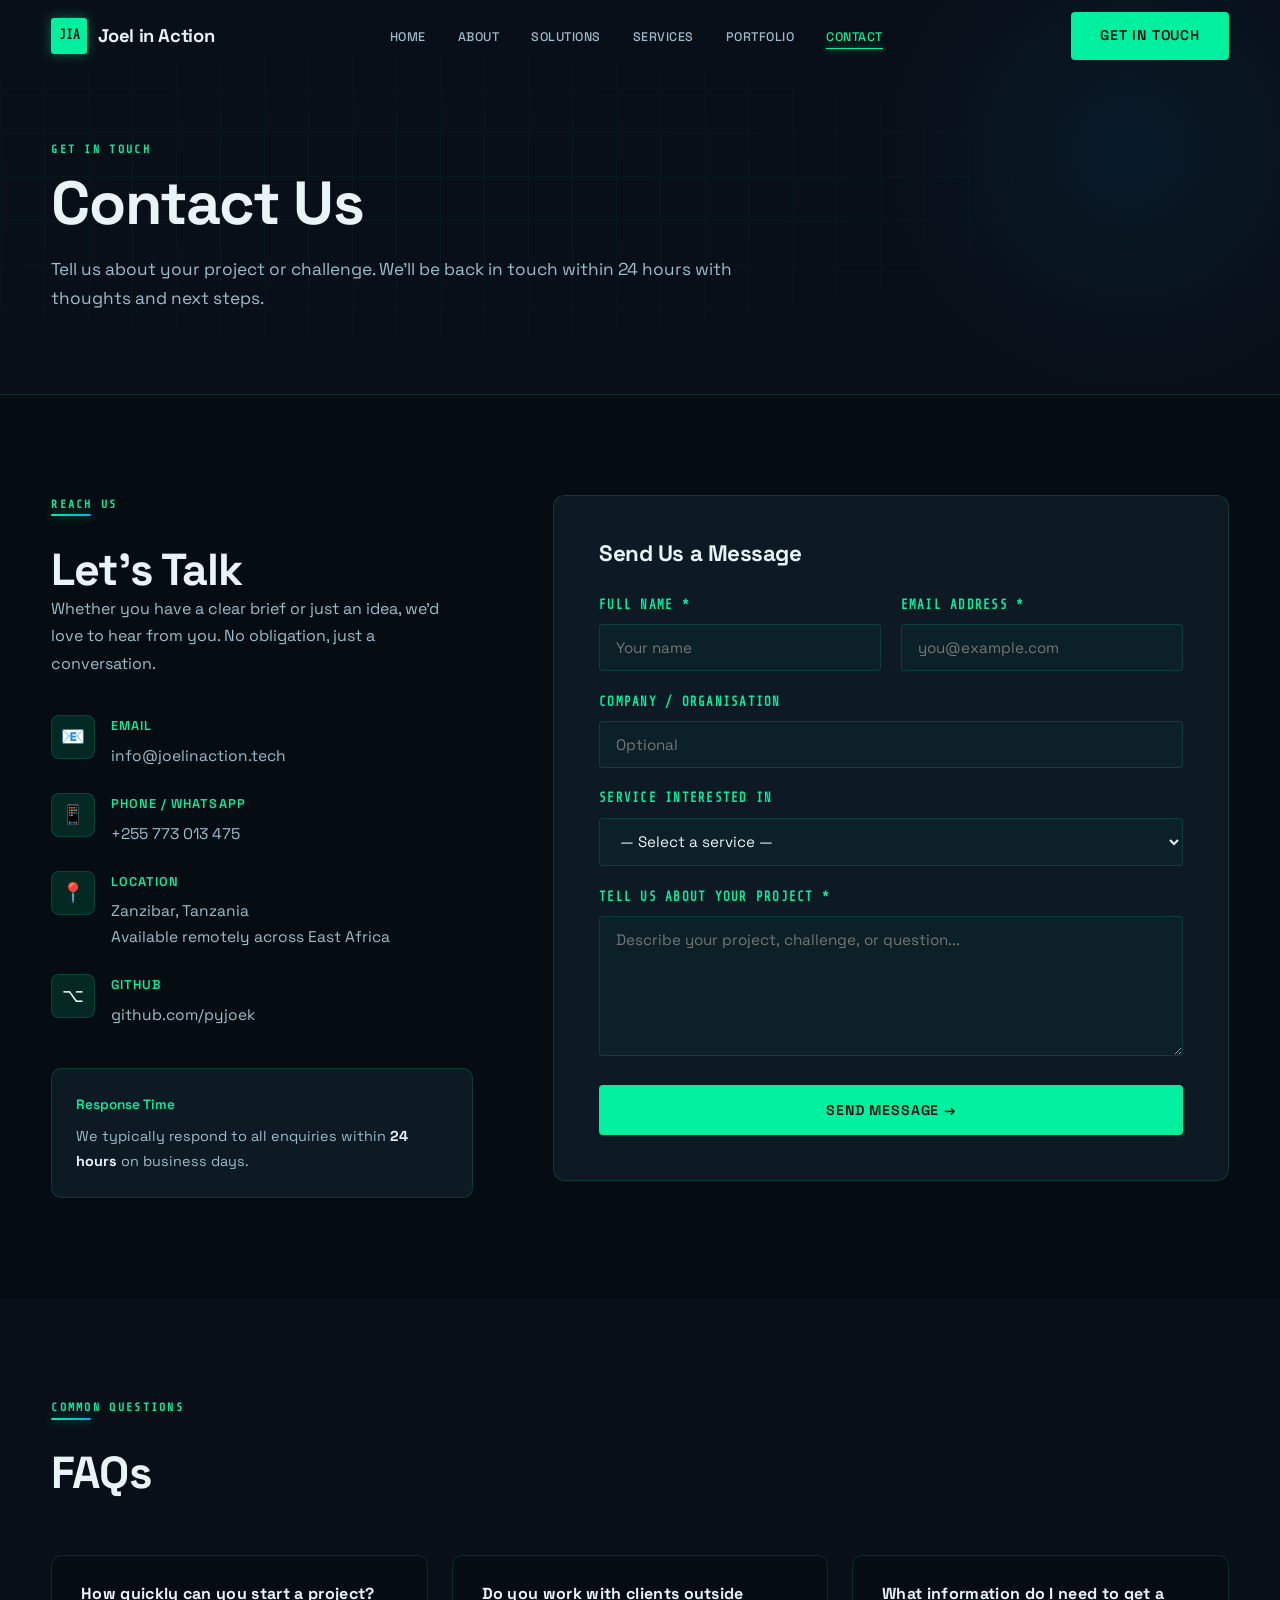
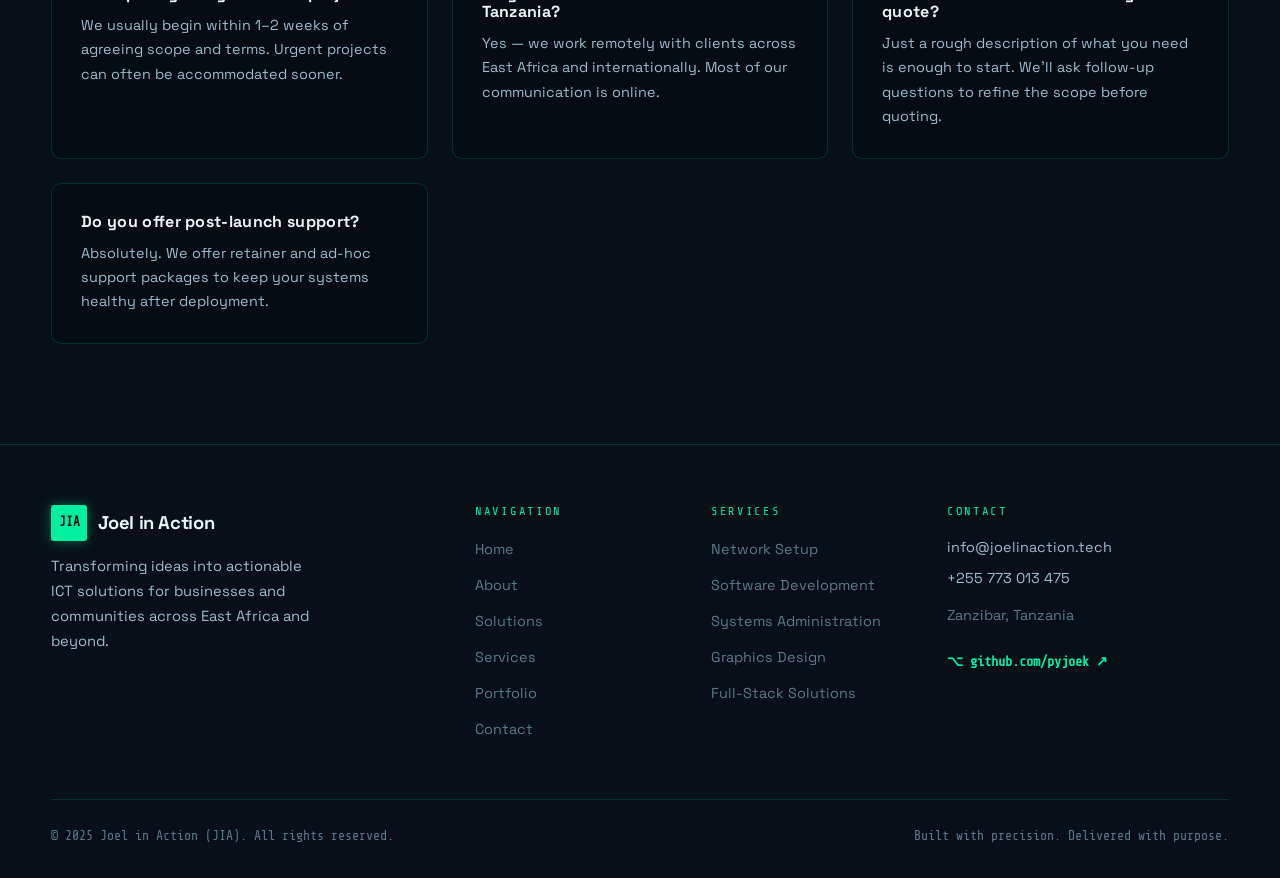
==== contact.html @ c4f533fb "v2 added" ====
<!DOCTYPE html>
<html lang="en">
<head>
  <meta charset="UTF-8" />
  <meta name="viewport" content="width=device-width, initial-scale=1.0" />
  <title>Contact — Joel in Action (JIA)</title>
  <meta name="description" content="Get in touch with Joel in Action. We're based in Zanzibar, Tanzania and work with clients across East Africa and beyond." />
  <link rel="stylesheet" href="style.css" />
</head>
<body>

<div id="nav-placeholder"></div>

<section class="page-hero">
  <div class="container">
    <div class="eyebrow">Get In Touch</div>
    <h1>Contact Us</h1>
    <p>Tell us about your project or challenge. We'll be back in touch within 24 hours with thoughts and next steps.</p>
  </div>
</section>

<!-- ══ CONTACT ══════════════════════════════════════════════ -->
<section class="section">
  <div class="container">
    <div style="display:grid;grid-template-columns:1fr 1.6fr;gap:5rem;align-items:start">

      <!-- Contact info -->
      <div class="reveal">
        <div class="eyebrow">Reach Us</div>
        <div class="gold-rule"></div>
        <h2>Let's Talk</h2>
        <p style="margin-bottom:2.4rem">Whether you have a clear brief or just an idea, we'd love to hear from you. No obligation, just a conversation.</p>

        <div style="display:flex;flex-direction:column;gap:1.5rem">
          <div style="display:flex;align-items:flex-start;gap:1rem">
            <div style="width:44px;height:44px;border-radius:8px;background:rgba(0,240,160,.12);border:1px solid var(--border);display:flex;align-items:center;justify-content:center;font-size:1.2rem;flex-shrink:0">📧</div>
            <div>
              <div style="font-size:.8rem;font-weight:600;letter-spacing:.08em;text-transform:uppercase;color:var(--accent);margin-bottom:.3rem">Email</div>
              <a href="mailto:info@joelinaction.tech" style="color:var(--gray-lt);font-size:.97rem;transition:color .22s" onmouseover="this.style.color='var(--accent)'" onmouseout="this.style.color='var(--gray-lt)'">info@joelinaction.tech</a>
            </div>
          </div>
          <div style="display:flex;align-items:flex-start;gap:1rem">
            <div style="width:44px;height:44px;border-radius:8px;background:rgba(0,240,160,.12);border:1px solid var(--border);display:flex;align-items:center;justify-content:center;font-size:1.2rem;flex-shrink:0">📱</div>
            <div>
              <div style="font-size:.8rem;font-weight:600;letter-spacing:.08em;text-transform:uppercase;color:var(--accent);margin-bottom:.3rem">Phone / WhatsApp</div>
              <a href="tel:+255773013475" style="color:var(--gray-lt);font-size:.97rem;transition:color .22s" onmouseover="this.style.color='var(--accent)'" onmouseout="this.style.color='var(--gray-lt)'">+255 773 013 475</a>
            </div>
          </div>
          <div style="display:flex;align-items:flex-start;gap:1rem">
            <div style="width:44px;height:44px;border-radius:8px;background:rgba(0,240,160,.12);border:1px solid var(--border);display:flex;align-items:center;justify-content:center;font-size:1.2rem;flex-shrink:0">📍</div>
            <div>
              <div style="font-size:.8rem;font-weight:600;letter-spacing:.08em;text-transform:uppercase;color:var(--accent);margin-bottom:.3rem">Location</div>
              <p style="color:var(--gray-lt);font-size:.97rem;max-width:99ch">Zanzibar, Tanzania<br>Available remotely across East Africa</p>
            </div>
          </div>
          <div style="display:flex;align-items:flex-start;gap:1rem">
            <div style="width:44px;height:44px;border-radius:8px;background:rgba(0,240,160,.12);border:1px solid var(--border);display:flex;align-items:center;justify-content:center;font-size:1.2rem;flex-shrink:0">⌥</div>
            <div>
              <div style="font-size:.8rem;font-weight:600;letter-spacing:.08em;text-transform:uppercase;color:var(--accent);margin-bottom:.3rem">GitHub</div>
              <a href="https://github.com/pyjoek" target="_blank" style="color:var(--gray-lt);font-size:.97rem;transition:color .22s" onmouseover="this.style.color='var(--accent)'" onmouseout="this.style.color='var(--gray-lt)'">github.com/pyjoek</a>
            </div>
          </div>
        </div>

        <div style="margin-top:2.5rem;padding:1.5rem;background:var(--navy-lt);border:1px solid var(--border);border-radius:10px">
          <div style="font-size:.85rem;font-weight:600;color:var(--accent);margin-bottom:.5rem">Response Time</div>
          <p style="font-size:.9rem">We typically respond to all enquiries within <strong style="color:var(--white)">24 hours</strong> on business days.</p>
        </div>
      </div>

      <!-- Form -->
      <div class="reveal">
        <div style="background:var(--navy-lt);border:1px solid var(--border);border-radius:12px;padding:2.8rem">
          <h3 style="margin-bottom:1.8rem">Send Us a Message</h3>
          <form class="contact-form">
            <div class="form-grid">
              <div class="form-group">
                <label for="name">Full Name *</label>
                <input type="text" id="name" placeholder="Your name" required />
              </div>
              <div class="form-group">
                <label for="email">Email Address *</label>
                <input type="email" id="email" placeholder="you@example.com" required />
              </div>
            </div>
            <div class="form-group">
              <label for="company">Company / Organisation</label>
              <input type="text" id="company" placeholder="Optional" />
            </div>
            <div class="form-group">
              <label for="service">Service Interested In</label>
              <select id="service">
                <option value="">— Select a service —</option>
                <option>Software Development</option>
                <option>Network Setup &amp; Management</option>
                <option>Systems Administration</option>
                <option>Digital Systems</option>
                <option>Graphics Design</option>
                <option>ICT Security</option>
                <option>General Enquiry</option>
              </select>
            </div>
            <div class="form-group">
              <label for="message">Tell Us About Your Project *</label>
              <textarea id="message" placeholder="Describe your project, challenge, or question..." required></textarea>
            </div>
            <button type="submit" class="btn btn--primary" style="width:100%;justify-content:center;padding:1rem">Send Message →</button>
          </form>
        </div>
      </div>
    </div>
  </div>
</section>

<!-- ══ FAQ ══════════════════════════════════════════════════ -->
<section class="section section--alt">
  <div class="container">
    <div class="section-header reveal">
      <div class="eyebrow">Common Questions</div>
      <div class="gold-rule"></div>
      <h2>FAQs</h2>
    </div>
    <div style="display:grid;grid-template-columns:repeat(auto-fit,minmax(320px,1fr));gap:1.5rem" class="reveal">
      <div style="background:var(--navy);border:1px solid var(--border);border-radius:10px;padding:1.8rem">
        <h4 style="font-family:'Space Grotesk',sans-serif;margin-bottom:.6rem">How quickly can you start a project?</h4>
        <p style="font-size:.9rem">We usually begin within 1–2 weeks of agreeing scope and terms. Urgent projects can often be accommodated sooner.</p>
      </div>
      <div style="background:var(--navy);border:1px solid var(--border);border-radius:10px;padding:1.8rem">
        <h4 style="font-family:'Space Grotesk',sans-serif;margin-bottom:.6rem">Do you work with clients outside Tanzania?</h4>
        <p style="font-size:.9rem">Yes — we work remotely with clients across East Africa and internationally. Most of our communication is online.</p>
      </div>
      <div style="background:var(--navy);border:1px solid var(--border);border-radius:10px;padding:1.8rem">
        <h4 style="font-family:'Space Grotesk',sans-serif;margin-bottom:.6rem">What information do I need to get a quote?</h4>
        <p style="font-size:.9rem">Just a rough description of what you need is enough to start. We'll ask follow-up questions to refine the scope before quoting.</p>
      </div>
      <div style="background:var(--navy);border:1px solid var(--border);border-radius:10px;padding:1.8rem">
        <h4 style="font-family:'Space Grotesk',sans-serif;margin-bottom:.6rem">Do you offer post-launch support?</h4>
        <p style="font-size:.9rem">Absolutely. We offer retainer and ad-hoc support packages to keep your systems healthy after deployment.</p>
      </div>
    </div>
  </div>
</section>

<div id="footer-placeholder"></div>

<script src="components.js"></script>
<script src="main.js"></script>
</body>
</html>
---- style.css ----
/* ============================================================
   JOEL IN ACTION — Global Stylesheet
   Professional & Corporate | Dark Navy + Gold accent
   ============================================================ */

@import url('https://fonts.googleapis.com/css2?family=Space+Grotesk:wght@300;400;500;600;700&family=Share+Tech+Mono&display=swap');

:root {
  --navy:     #050d12;
  --navy-mid: #080f18;
  --navy-lt:  #0d1a24;
  --accent:   #00f0a0;
  --accent-lt:#5fffc8;
  --blue:     #0af;
  --blue-lt:  #4dcfff;
  --white:    #e8f4f8;
  --gray:     #5a7a8a;
  --gray-lt:  #9bbdcc;
  --border:   rgba(0,240,160,0.15);
  --border-b: rgba(0,170,255,0.15);
  --radius:   4px;
  --transition: 0.26s cubic-bezier(0.4,0,0.2,1);
  --shadow:   0 8px 40px rgba(0,0,0,0.7);
  --glow-g:   0 0 20px rgba(0,240,160,0.25);
  --glow-b:   0 0 20px rgba(0,170,255,0.25);
}

*, *::before, *::after { box-sizing: border-box; margin: 0; padding: 0; }

html { scroll-behavior: smooth; font-size: 16px; }

body {
  font-family: 'Space Grotesk', sans-serif;
  background: var(--navy);
  color: var(--white);
  line-height: 1.7;
  -webkit-font-smoothing: antialiased;
}

/* ── Typography ── */
h1, h2, h3, h4 {
  font-family: 'Space Grotesk', sans-serif;
  font-weight: 700;
  line-height: 1.15;
  color: var(--white);
  letter-spacing: -.02em;
}
h1 { font-size: clamp(2.2rem, 5vw, 3.8rem); }
h2 { font-size: clamp(1.8rem, 3.5vw, 2.8rem); }
h3 { font-size: clamp(1.1rem, 2vw, 1.4rem); }
h4 { font-size: 1rem; letter-spacing: .02em; }

p  { color: var(--gray-lt); font-weight: 400; max-width: 68ch; }

a  { color: inherit; text-decoration: none; }

/* ── Layout helpers ── */
.container {
  width: min(1180px, 92%);
  margin-inline: auto;
}
.section {
  padding: 100px 0;
}
.section--alt {
  background: var(--navy-mid);
}

/* ── Accent rule ── */
.gold-rule {
  display: inline-block;
  width: 40px; height: 2px;
  background: linear-gradient(90deg, var(--accent), var(--blue));
  border-radius: 2px;
  margin-bottom: 1.2rem;
  box-shadow: 0 0 10px rgba(0,240,160,0.5);
}

/* ── Tag / eyebrow ── */
.eyebrow {
  font-size: .72rem;
  font-weight: 600;
  letter-spacing: .2em;
  text-transform: uppercase;
  color: var(--accent);
  font-family: 'Share Tech Mono', monospace;
}

/* ── Buttons ── */
.btn {
  display: inline-flex;
  align-items: center;
  gap: .55rem;
  padding: .75rem 1.8rem;
  border-radius: var(--radius);
  font-family: 'Space Grotesk', sans-serif;
  font-size: .88rem;
  font-weight: 600;
  cursor: pointer;
  border: none;
  transition: var(--transition);
  letter-spacing: .06em;
  text-transform: uppercase;
}
.btn--primary {
  background: var(--accent);
  color: #050d12;
  box-shadow: 0 0 0 rgba(0,240,160,0);
}
.btn--primary:hover {
  background: var(--accent-lt);
  transform: translateY(-2px);
  box-shadow: var(--glow-g), 0 6px 24px rgba(0,240,160,.25);
}
.btn--outline {
  background: transparent;
  border: 1px solid var(--accent);
  color: var(--accent);
}
.btn--outline:hover {
  background: rgba(0,240,160,.08);
  color: var(--accent-lt);
  transform: translateY(-2px);
  box-shadow: var(--glow-g);
}

/* ── Navigation ── */
.nav {
  position: fixed;
  top: 0; left: 0; right: 0;
  z-index: 1000;
  padding: 0;
  transition: background var(--transition), box-shadow var(--transition);
}
.nav.scrolled {
  background: rgba(5,13,18,.95);
  backdrop-filter: blur(16px);
  box-shadow: 0 1px 0 rgba(0,240,160,.1), 0 4px 30px rgba(0,0,0,.6);
}
.nav__inner {
  display: flex;
  align-items: center;
  justify-content: space-between;
  height: 72px;
  width: min(1180px, 92%);
  margin-inline: auto;
}
.nav__logo {
  display: flex;
  align-items: center;
  gap: .7rem;
  font-family: 'Space Grotesk', sans-serif;
  font-size: 1.15rem;
  font-weight: 700;
  color: var(--white);
  letter-spacing: -.02em;
}
.nav__logo-mark {
  width: 36px; height: 36px;
  background: var(--accent);
  border-radius: 3px;
  display: flex; align-items: center; justify-content: center;
  font-size: .78rem;
  font-weight: 700;
  color: #050d12;
  font-family: 'Share Tech Mono', monospace;
  flex-shrink: 0;
  box-shadow: 0 0 12px rgba(0,240,160,0.4);
}
.nav__links {
  display: flex;
  align-items: center;
  gap: 2rem;
  list-style: none;
}
.nav__links a {
  font-size: .84rem;
  font-weight: 500;
  color: var(--gray-lt);
  transition: color var(--transition);
  position: relative;
  padding-bottom: 2px;
  letter-spacing: .04em;
  text-transform: uppercase;
  font-size: .78rem;
}
.nav__links a::after {
  content: '';
  position: absolute;
  bottom: -2px; left: 0;
  width: 0; height: 1px;
  background: var(--accent);
  transition: width var(--transition);
  box-shadow: 0 0 6px var(--accent);
}
.nav__links a:hover,
.nav__links a.active { color: var(--accent); }
.nav__links a:hover::after,
.nav__links a.active::after { width: 100%; }

.nav__cta { margin-left: .8rem; }

/* Hamburger */
.nav__burger {
  display: none;
  flex-direction: column;
  gap: 5px;
  cursor: pointer;
  padding: 4px;
}
.nav__burger span {
  display: block;
  width: 26px; height: 1.5px;
  background: var(--accent);
  border-radius: 2px;
  transition: var(--transition);
}
.nav__burger.open span:nth-child(1) { transform: translateY(6.5px) rotate(45deg); }
.nav__burger.open span:nth-child(2) { opacity: 0; }
.nav__burger.open span:nth-child(3) { transform: translateY(-6.5px) rotate(-45deg); }

/* Mobile nav */
.nav__mobile {
  display: none;
  position: fixed;
  top: 72px; left: 0; right: 0;
  background: rgba(5,13,18,.98);
  backdrop-filter: blur(16px);
  padding: 1.5rem 0 2rem;
  border-top: 1px solid var(--border);
  z-index: 999;
  flex-direction: column;
  gap: 0;
}
.nav__mobile.open { display: flex; }
.nav__mobile a {
  padding: .9rem calc((100% - min(1180px, 92%)) / 2 + 4%);
  font-size: .88rem;
  font-weight: 500;
  color: var(--gray-lt);
  border-bottom: 1px solid var(--border);
  transition: color var(--transition), background var(--transition);
  text-transform: uppercase;
  letter-spacing: .06em;
}
.nav__mobile a:hover { color: var(--accent); background: rgba(0,240,160,.04); }
.nav__mobile .btn {
  margin: 1.2rem auto 0;
}

/* ── Hero ── */
.hero {
  min-height: 100vh;
  display: flex;
  align-items: center;
  position: relative;
  overflow: hidden;
  padding-top: 72px;
}
.hero__bg {
  position: absolute; inset: 0;
  background: radial-gradient(ellipse at 70% 50%, rgba(0,170,255,.06) 0%, transparent 60%),
              radial-gradient(ellipse at 20% 80%, rgba(0,240,160,.05) 0%, transparent 50%),
              #050d12;
  z-index: 0;
}
.hero__grid {
  position: absolute; inset: 0;
  background-image:
    linear-gradient(rgba(0,240,160,.06) 1px, transparent 1px),
    linear-gradient(90deg, rgba(0,240,160,.06) 1px, transparent 1px);
  background-size: 50px 50px;
  z-index: 1;
  mask-image: radial-gradient(ellipse at center, black 30%, transparent 80%);
}
.hero__glow {
  position: absolute;
  width: 600px; height: 600px;
  border-radius: 50%;
  background: radial-gradient(circle, rgba(0,170,255,.1) 0%, transparent 70%);
  top: -100px; right: -100px;
  z-index: 1;
}
.hero__glow2 {
  position: absolute;
  width: 400px; height: 400px;
  border-radius: 50%;
  background: radial-gradient(circle, rgba(0,240,160,.08) 0%, transparent 70%);
  bottom: 0; left: -100px;
  z-index: 1;
}
.hero__content {
  position: relative;
  z-index: 2;
  max-width: 760px;
}
.hero__eyebrow {
  display: inline-flex;
  align-items: center;
  gap: .7rem;
  margin-bottom: 1.4rem;
  animation: fadeUp .8s both;
}
.hero__eyebrow::before {
  content: '';
  display: inline-block;
  width: 24px; height: 1px;
  background: var(--accent);
  box-shadow: 0 0 6px var(--accent);
}
.hero h1 {
  margin-bottom: 1.4rem;
  animation: fadeUp .8s .1s both;
  letter-spacing: -.03em;
}
.hero h1 em {
  font-style: normal;
  color: var(--accent);
  text-shadow: 0 0 30px rgba(0,240,160,.4);
}
.hero__sub {
  font-size: 1.05rem;
  margin-bottom: 2.4rem;
  animation: fadeUp .8s .2s both;
  max-width: 55ch;
}
.hero__actions {
  display: flex;
  gap: 1rem;
  flex-wrap: wrap;
  animation: fadeUp .8s .3s both;
}
.hero__stats {
  display: flex;
  gap: 3rem;
  margin-top: 4rem;
  padding-top: 2.5rem;
  border-top: 1px solid var(--border);
  animation: fadeUp .8s .4s both;
}
.hero__stat-num {
  font-family: 'Share Tech Mono', monospace;
  font-size: 2rem;
  font-weight: 400;
  color: var(--accent);
  line-height: 1;
  text-shadow: 0 0 20px rgba(0,240,160,.5);
}
.hero__stat-label {
  font-size: .75rem;
  color: var(--gray);
  text-transform: uppercase;
  letter-spacing: .1em;
  margin-top: .35rem;
}

/* ── Cards ── */
.card-grid {
  display: grid;
  gap: 1.2rem;
}
.card-grid--3 { grid-template-columns: repeat(auto-fit, minmax(290px, 1fr)); }
.card-grid--2 { grid-template-columns: repeat(auto-fit, minmax(360px, 1fr)); }

.card {
  background: var(--navy-lt);
  border: 1px solid rgba(0,240,160,.1);
  border-radius: 6px;
  padding: 2rem;
  transition: transform var(--transition), border-color var(--transition), box-shadow var(--transition);
  position: relative;
  overflow: hidden;
}
.card::before {
  content: '';
  position: absolute;
  top: 0; left: 0; right: 0;
  height: 1px;
  background: linear-gradient(90deg, transparent, rgba(0,240,160,.4), transparent);
  opacity: 0;
  transition: opacity var(--transition);
}
.card:hover {
  transform: translateY(-4px);
  border-color: rgba(0,240,160,.3);
  box-shadow: 0 8px 30px rgba(0,0,0,.5), 0 0 20px rgba(0,240,160,.08);
}
.card:hover::before { opacity: 1; }
.card__icon {
  width: 48px; height: 48px;
  border-radius: 6px;
  background: rgba(0,240,160,.08);
  border: 1px solid rgba(0,240,160,.2);
  display: flex; align-items: center; justify-content: center;
  font-size: 1.3rem;
  margin-bottom: 1.2rem;
}
.card h3 { margin-bottom: .5rem; font-size: 1.1rem; }
.card p  { font-size: .92rem; }

/* ── Section header ── */
.section-header {
  margin-bottom: 3.5rem;
}
.section-header p {
  margin-top: .8rem;
  font-size: 1.02rem;
}

/* ── Page hero (inner pages) ── */
.page-hero {
  padding: 140px 0 80px;
  background: var(--navy-mid);
  border-bottom: 1px solid var(--border);
  position: relative;
  overflow: hidden;
}
.page-hero::before {
  content: '';
  position: absolute; inset: 0;
  background-image:
    linear-gradient(rgba(0,240,160,.04) 1px, transparent 1px),
    linear-gradient(90deg, rgba(0,240,160,.04) 1px, transparent 1px);
  background-size: 44px 44px;
  mask-image: radial-gradient(ellipse at 30% 50%, black 20%, transparent 70%);
}
.page-hero::after {
  content: '';
  position: absolute;
  right: -100px; top: -100px;
  width: 500px; height: 500px;
  border-radius: 50%;
  background: radial-gradient(circle, rgba(0,170,255,.07) 0%, transparent 70%);
}
.page-hero .container { position: relative; z-index: 1; }
.page-hero h1 { margin: .6rem 0 1rem; }
.page-hero p { font-size: 1.08rem; }

/* ── Footer ── */
.footer {
  background: var(--navy-mid);
  border-top: 1px solid var(--border);
  padding: 60px 0 30px;
}
.footer__grid {
  display: grid;
  grid-template-columns: 2fr 1fr 1fr 1.5fr;
  gap: 3rem;
  padding-bottom: 3rem;
  border-bottom: 1px solid var(--border);
}
.footer__brand p {
  font-size: .92rem;
  margin-top: .8rem;
  max-width: 30ch;
}
.footer__col h4 {
  font-family: 'Share Tech Mono', monospace;
  font-size: .76rem;
  font-weight: 400;
  letter-spacing: .14em;
  text-transform: uppercase;
  color: var(--accent);
  margin-bottom: 1rem;
}
.footer__col ul { list-style: none; }
.footer__col ul li { margin-bottom: .55rem; }
.footer__col ul a {
  font-size: .9rem;
  color: var(--gray);
  transition: color var(--transition);
}
.footer__col ul a:hover { color: var(--accent); }
.footer__contact p {
  font-size: .9rem;
  color: var(--gray);
  margin-bottom: .4rem;
  max-width: 99ch;
}
.footer__contact a { color: var(--gray-lt); transition: color var(--transition); }
.footer__contact a:hover { color: var(--accent); }
.footer__bottom {
  display: flex;
  justify-content: space-between;
  align-items: center;
  padding-top: 1.6rem;
  flex-wrap: wrap;
  gap: 1rem;
}
.footer__bottom p {
  font-size: .82rem;
  color: var(--gray);
  max-width: 99ch;
  font-family: 'Share Tech Mono', monospace;
}

/* ── Animations ── */
@keyframes fadeUp {
  from { opacity: 0; transform: translateY(22px); }
  to   { opacity: 1; transform: translateY(0); }
}
.reveal {
  opacity: 0;
  transform: translateY(24px);
  transition: opacity .65s ease, transform .65s ease;
}
.reveal.visible {
  opacity: 1;
  transform: none;
}

/* ── Process / timeline ── */
.process-steps {
  display: grid;
  grid-template-columns: repeat(auto-fit, minmax(180px, 1fr));
  gap: 0;
  position: relative;
}
.process-steps::before {
  content: '';
  position: absolute;
  top: 36px; left: 10%; right: 10%;
  height: 1px;
  background: linear-gradient(90deg, transparent, var(--border), var(--border), transparent);
}
.process-step {
  text-align: center;
  padding: 0 1rem;
  position: relative;
}
.process-step__num {
  width: 72px; height: 72px;
  border-radius: 50%;
  border: 1px solid var(--accent);
  background: var(--navy);
  display: flex; align-items: center; justify-content: center;
  font-family: 'Share Tech Mono', monospace;
  font-size: 1.2rem;
  color: var(--accent);
  margin: 0 auto 1.2rem;
  position: relative; z-index: 1;
  box-shadow: 0 0 16px rgba(0,240,160,.2);
}
.process-step h4 { margin-bottom: .4rem; font-size: .95rem; }
.process-step p { font-size: .86rem; margin-inline: auto; }

/* ── Portfolio grid ── */
.portfolio-grid {
  display: grid;
  grid-template-columns: repeat(auto-fit, minmax(320px, 1fr));
  gap: 1.4rem;
}
.portfolio-card {
  background: var(--navy-lt);
  border: 1px solid rgba(0,240,160,.1);
  border-radius: 6px;
  overflow: hidden;
  transition: transform var(--transition), box-shadow var(--transition), border-color var(--transition);
}
.portfolio-card:hover {
  transform: translateY(-4px);
  box-shadow: 0 12px 40px rgba(0,0,0,.5), 0 0 24px rgba(0,240,160,.08);
  border-color: rgba(0,240,160,.3);
}
.portfolio-card__thumb {
  height: 200px;
  background: var(--navy-mid);
  display: flex; align-items: center; justify-content: center;
  font-size: 3.5rem;
  position: relative;
  overflow: hidden;
}
.portfolio-card__thumb::after {
  content: '';
  position: absolute; inset: 0;
  background: linear-gradient(180deg, transparent 50%, rgba(5,13,18,.8) 100%);
}
.portfolio-card__body { padding: 1.5rem; }
.portfolio-card__tags {
  display: flex; gap: .5rem; flex-wrap: wrap;
  margin-bottom: .8rem;
}
.tag {
  font-size: .7rem;
  font-weight: 600;
  letter-spacing: .08em;
  text-transform: uppercase;
  padding: .22rem .6rem;
  border-radius: 3px;
  background: rgba(0,240,160,.08);
  color: var(--accent);
  border: 1px solid rgba(0,240,160,.2);
  font-family: 'Share Tech Mono', monospace;
}
.portfolio-card h3 { margin-bottom: .5rem; font-size: 1.05rem; }
.portfolio-card p { font-size: .9rem; }

/* ── Contact form ── */
.form-group { margin-bottom: 1.3rem; }
.form-group label {
  display: block;
  font-size: .78rem;
  font-weight: 600;
  color: var(--accent);
  margin-bottom: .5rem;
  letter-spacing: .1em;
  text-transform: uppercase;
  font-family: 'Share Tech Mono', monospace;
}
.form-group input,
.form-group textarea,
.form-group select {
  width: 100%;
  background: rgba(0,240,160,.03);
  border: 1px solid rgba(0,240,160,.15);
  border-radius: var(--radius);
  padding: .8rem 1rem;
  color: var(--white);
  font-family: 'Space Grotesk', sans-serif;
  font-size: .95rem;
  transition: border-color var(--transition), box-shadow var(--transition);
  outline: none;
}
.form-group input:focus,
.form-group textarea:focus,
.form-group select:focus {
  border-color: var(--accent);
  box-shadow: 0 0 0 3px rgba(0,240,160,.08), var(--glow-g);
}
.form-group textarea { resize: vertical; min-height: 140px; }
.form-grid { display: grid; grid-template-columns: 1fr 1fr; gap: 1.2rem; }

/* ── Section alt ── */
.section--alt { background: var(--navy-mid); }

/* ── Responsive ── */
@media (max-width: 900px) {
  .footer__grid { grid-template-columns: 1fr 1fr; }
  .process-steps::before { display: none; }
  .form-grid { grid-template-columns: 1fr; }
}
@media (max-width: 700px) {
  .nav__links, .nav__cta { display: none; }
  .nav__burger { display: flex; }
  .hero__stats { gap: 1.8rem; flex-wrap: wrap; }
  .footer__grid { grid-template-columns: 1fr; gap: 2rem; }
  .section { padding: 70px 0; }
  .card-grid--2 { grid-template-columns: 1fr; }
}
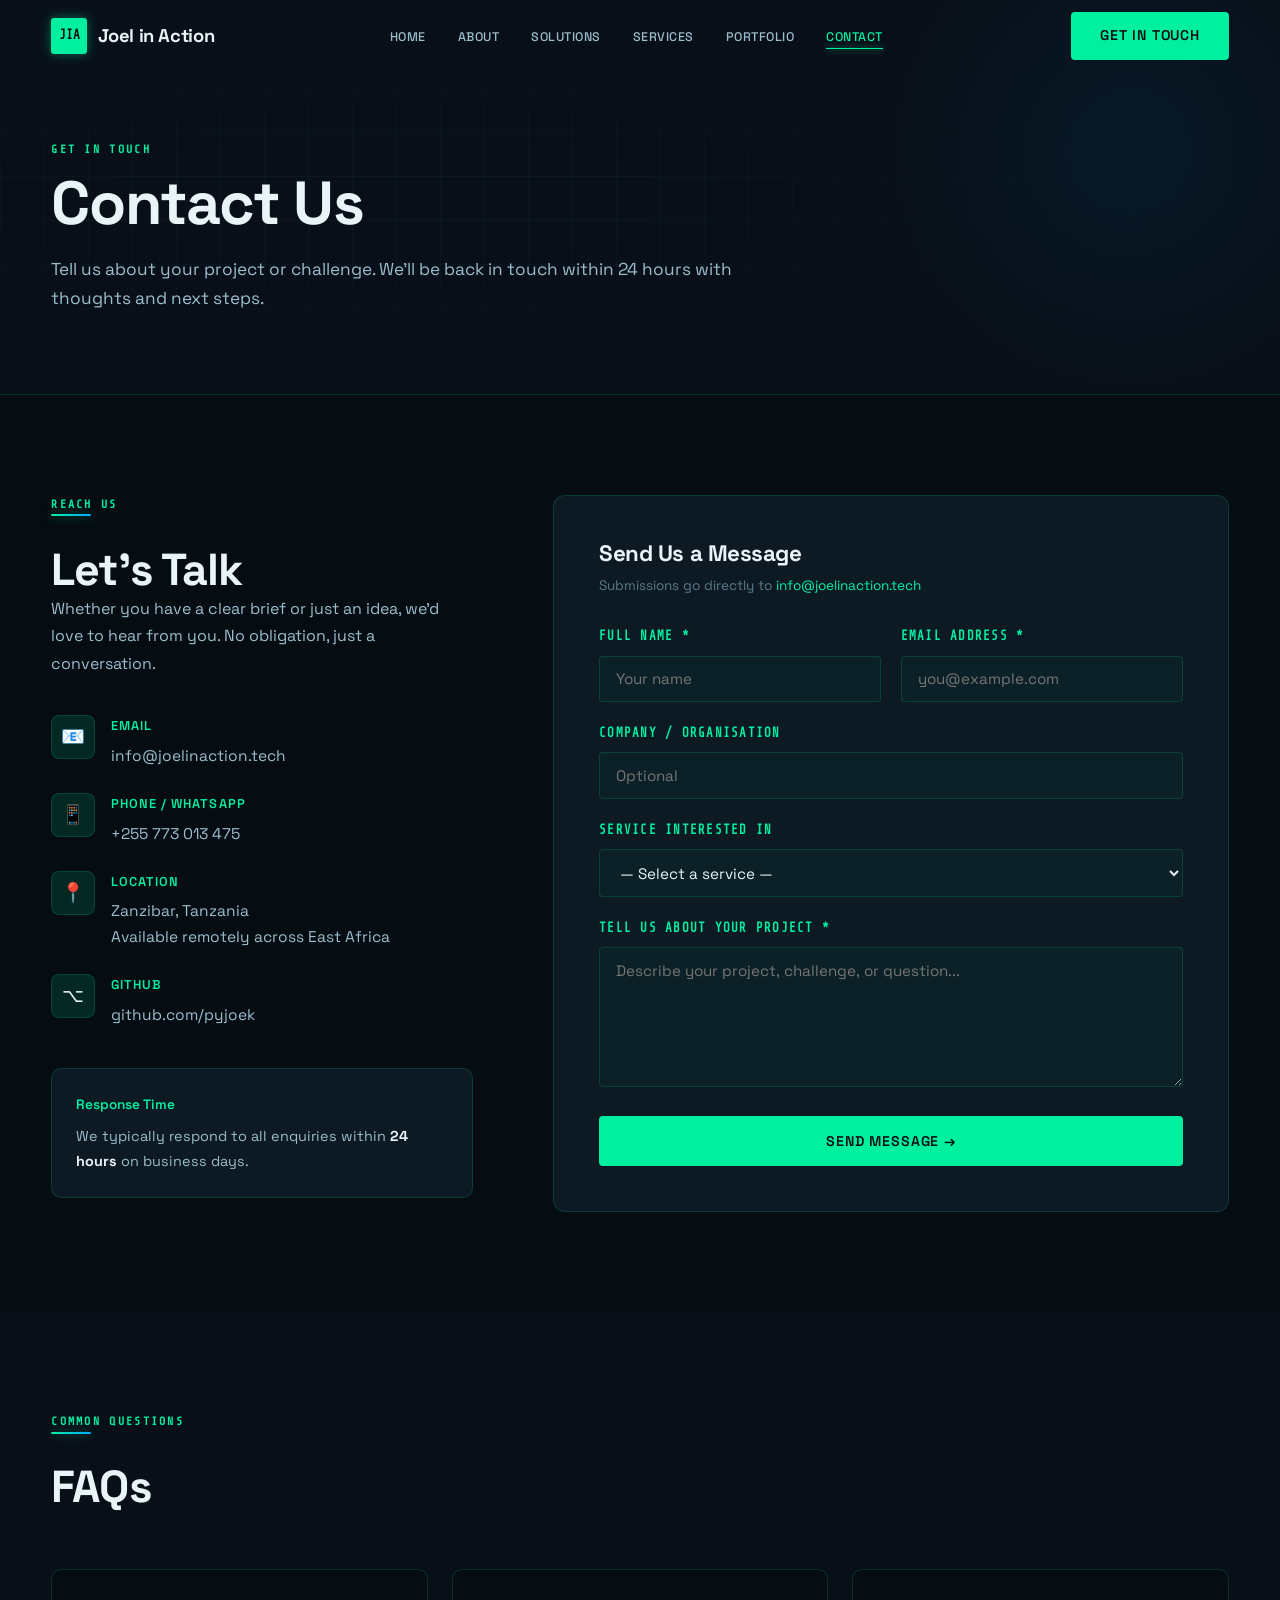
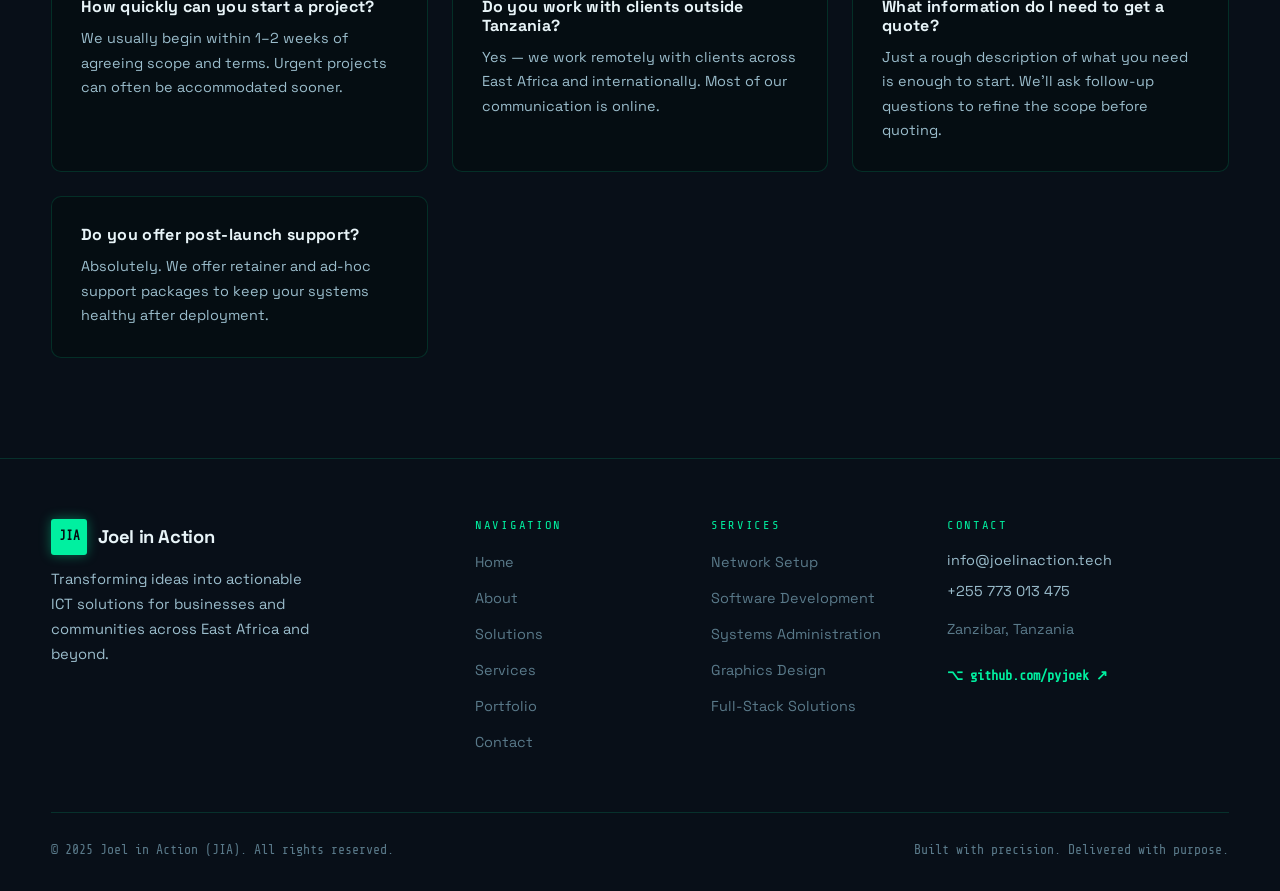
==== commit 4539ba11: "contact page updated" ====
--- a/contact.html
+++ b/contact.html
@@ -71,25 +71,41 @@
       <!-- Form -->
       <div class="reveal">
         <div style="background:var(--navy-lt);border:1px solid var(--border);border-radius:12px;padding:2.8rem">
-          <h3 style="margin-bottom:1.8rem">Send Us a Message</h3>
-          <form class="contact-form">
+          <h3 style="margin-bottom:.5rem">Send Us a Message</h3>
+          <p style="font-size:.85rem;margin-bottom:1.8rem;color:var(--gray)">Submissions go directly to <span style="color:var(--accent)">info@joelinaction.tech</span></p>
+
+          <!-- SUCCESS STATE -->
+          <div id="form-success" style="display:none;text-align:center;padding:3rem 1rem">
+            <div style="font-size:3rem;margin-bottom:1rem">✅</div>
+            <h3 style="color:var(--accent);margin-bottom:.6rem">Message Sent!</h3>
+            <p style="font-size:.95rem">Thanks for reaching out. We'll get back to you within 24 hours.</p>
+            <button onclick="resetForm()" class="btn btn--outline" style="margin-top:1.5rem;font-size:.82rem">Send Another →</button>
+          </div>
+
+          <!-- ERROR STATE -->
+          <div id="form-error" style="display:none;background:rgba(255,80,80,.08);border:1px solid rgba(255,80,80,.25);border-radius:6px;padding:1rem 1.2rem;margin-bottom:1.2rem">
+            <p style="color:#ff6b6b;font-size:.9rem;max-width:99ch">⚠ Something went wrong. Please try again or email us directly at <a href="mailto:info@joelinaction.tech" style="color:#ff9999">info@joelinaction.tech</a></p>
+          </div>
+
+          <!-- FORM -->
+          <form id="contact-form" action="https://formspree.io/f/YOUR_FORM_ID" method="POST">
             <div class="form-grid">
               <div class="form-group">
                 <label for="name">Full Name *</label>
-                <input type="text" id="name" placeholder="Your name" required />
+                <input type="text" id="name" name="name" placeholder="Your name" required />
               </div>
               <div class="form-group">
                 <label for="email">Email Address *</label>
-                <input type="email" id="email" placeholder="you@example.com" required />
+                <input type="email" id="email" name="email" placeholder="you@example.com" required />
               </div>
             </div>
             <div class="form-group">
               <label for="company">Company / Organisation</label>
-              <input type="text" id="company" placeholder="Optional" />
+              <input type="text" id="company" name="company" placeholder="Optional" />
             </div>
             <div class="form-group">
               <label for="service">Service Interested In</label>
-              <select id="service">
+              <select id="service" name="service">
                 <option value="">— Select a service —</option>
                 <option>Software Development</option>
                 <option>Network Setup &amp; Management</option>
@@ -102,9 +118,15 @@
             </div>
             <div class="form-group">
               <label for="message">Tell Us About Your Project *</label>
-              <textarea id="message" placeholder="Describe your project, challenge, or question..." required></textarea>
-            </div>
-            <button type="submit" class="btn btn--primary" style="width:100%;justify-content:center;padding:1rem">Send Message →</button>
+              <textarea id="message" name="message" placeholder="Describe your project, challenge, or question..." required></textarea>
+            </div>
+
+            <!-- Honeypot spam trap (hidden from real users) -->
+            <input type="text" name="_gotcha" style="display:none" tabindex="-1" autocomplete="off" />
+
+            <button type="submit" id="submit-btn" class="btn btn--primary" style="width:100%;justify-content:center;padding:1rem">
+              Send Message →
+            </button>
           </form>
         </div>
       </div>
@@ -145,5 +167,52 @@
 
 <script src="components.js"></script>
 <script src="main.js"></script>
-</body>
-</html>
+<script>
+  const form = document.getElementById('contact-form');
+  const submitBtn = document.getElementById('submit-btn');
+  const successEl = document.getElementById('form-success');
+  const errorEl = document.getElementById('form-error');
+
+  form.addEventListener('submit', async (e) => {
+    e.preventDefault();
+    errorEl.style.display = 'none';
+
+    // Loading state
+    submitBtn.disabled = true;
+    submitBtn.textContent = 'Sending…';
+    submitBtn.style.opacity = '0.7';
+
+    try {
+      const response = await fetch(form.action, {
+        method: 'POST',
+        body: new FormData(form),
+        headers: { 'Accept': 'application/json' }
+      });
+
+      if (response.ok) {
+        // Show success, hide form
+        form.style.display = 'none';
+        successEl.style.display = 'block';
+      } else {
+        const data = await response.json();
+        throw new Error(data?.errors?.[0]?.message || 'Submission failed');
+      }
+    } catch (err) {
+      errorEl.style.display = 'block';
+      submitBtn.disabled = false;
+      submitBtn.textContent = 'Send Message →';
+      submitBtn.style.opacity = '1';
+    }
+  });
+
+  function resetForm() {
+    form.reset();
+    form.style.display = 'block';
+    successEl.style.display = 'none';
+    errorEl.style.display = 'none';
+    submitBtn.disabled = false;
+    submitBtn.textContent = 'Send Message →';
+    submitBtn.style.opacity = '1';
+  }
+</script>
+</html>
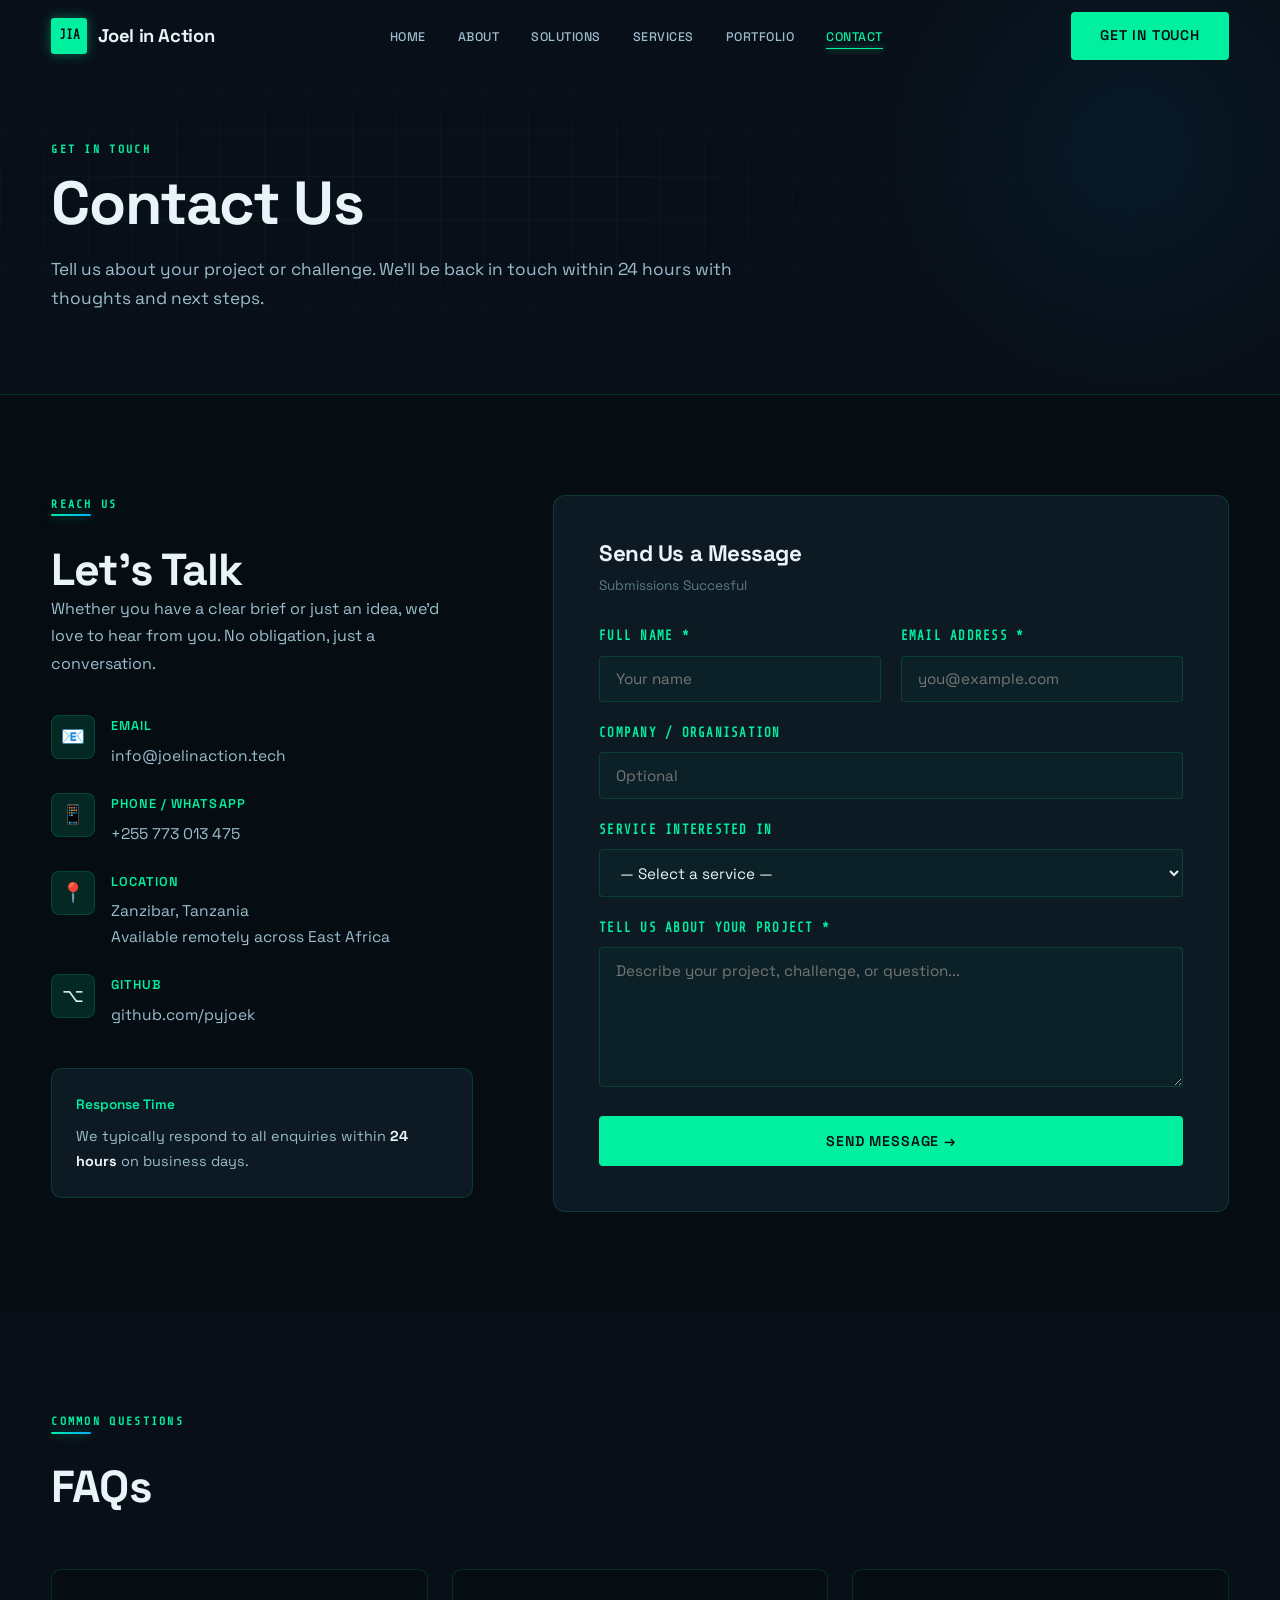
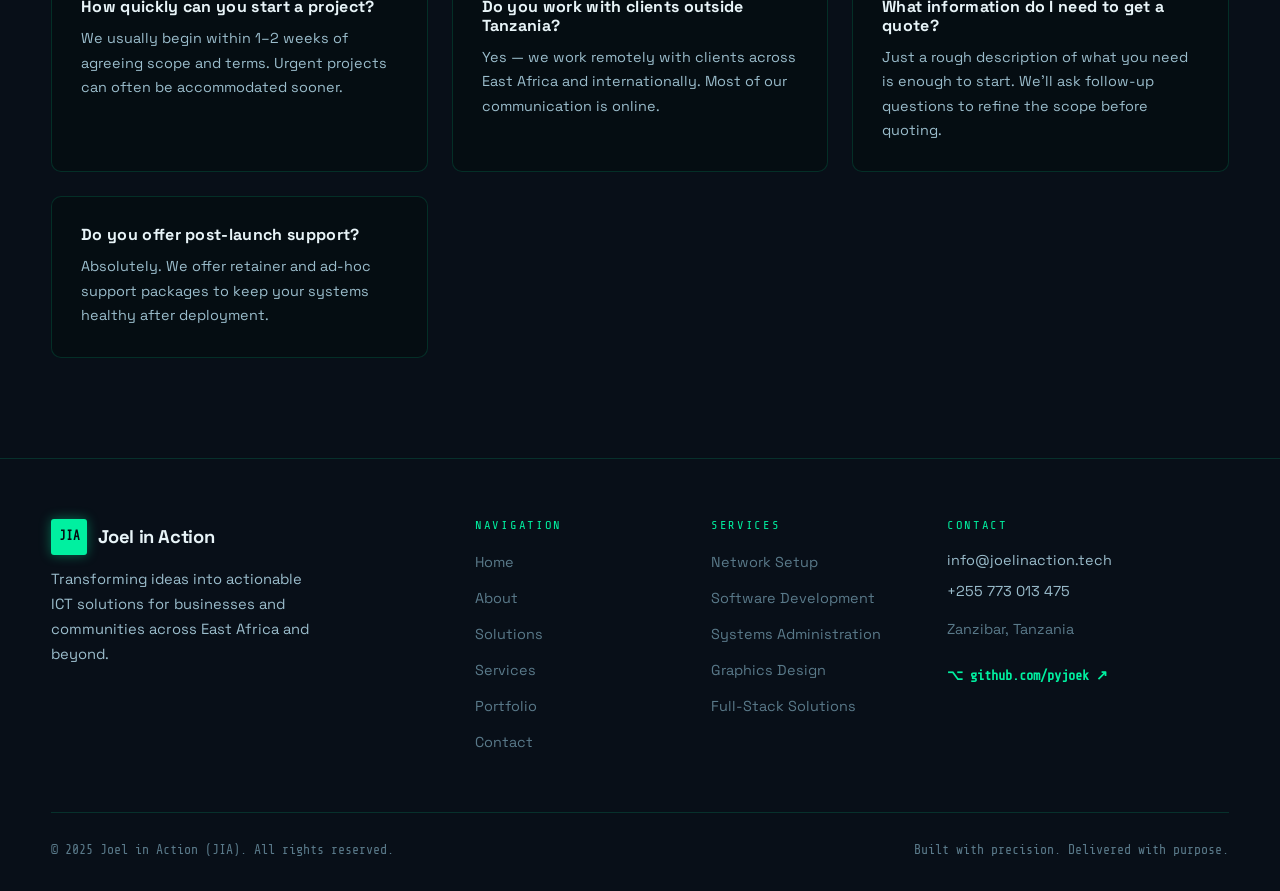
==== commit 9cac453f: "a little tweak" ====
--- a/contact.html
+++ b/contact.html
@@ -72,7 +72,7 @@
       <div class="reveal">
         <div style="background:var(--navy-lt);border:1px solid var(--border);border-radius:12px;padding:2.8rem">
           <h3 style="margin-bottom:.5rem">Send Us a Message</h3>
-          <p style="font-size:.85rem;margin-bottom:1.8rem;color:var(--gray)">Submissions go directly to <span style="color:var(--accent)">info@joelinaction.tech</span></p>
+          <p style="font-size:.85rem;margin-bottom:1.8rem;color:var(--gray)">Submissions Succesful</p>
 
           <!-- SUCCESS STATE -->
           <div id="form-success" style="display:none;text-align:center;padding:3rem 1rem">
@@ -88,7 +88,7 @@
           </div>
 
           <!-- FORM -->
-          <form id="contact-form" action="https://formspree.io/f/YOUR_FORM_ID" method="POST">
+          <form id="contact-form" action="https://formspree.io/f/mgonjpeo" method="POST">
             <div class="form-grid">
               <div class="form-group">
                 <label for="name">Full Name *</label>
